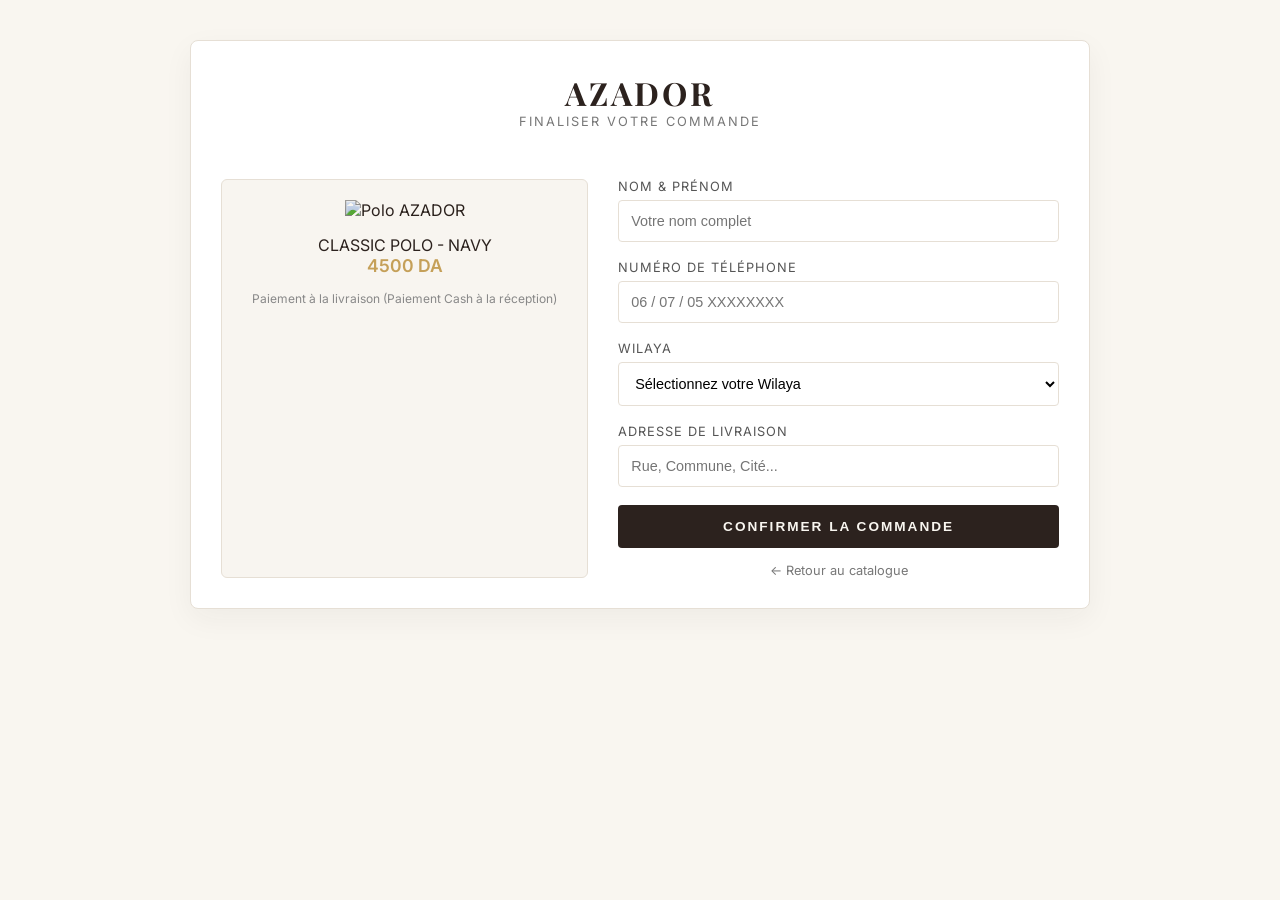
==== checkout.html @ b96d0329 "Add files via upload" ====
<!DOCTYPE html>
<html lang="fr" dir="ltr">
<head>
    <meta charset="UTF-8">
    <meta name="viewport" content="width=device-width, initial-scale=1.0">
    <title>AZADOR | Checkout</title>
    <link href="https://fonts.googleapis.com/css2?family=Inter:wght@300;400;500&family=Playfair+Display:ital,wght@0,500;0,600;0,700;1,400&display=swap" rel="stylesheet">
    
    <style>
        :root {
            --bg-color: #F9F6F0;
            --text-main: #2C221E;
            --accent-gold: #C5A059;
            --card-bg: #FFFFFF;
            --border-color: #E6DFD5;
        }

        * {
            margin: 0;
            padding: 0;
            box-sizing: border-box;
        }

        body {
            background-color: var(--bg-color);
            color: var(--text-main);
            font-family: 'Inter', sans-serif;
            padding: 40px 20px;
        }

        .checkout-container {
            max-width: 900px;
            margin: 0 auto;
            display: grid;
            grid-template-columns: 1fr 1.2fr;
            gap: 30px;
            background: var(--card-bg);
            border: 1px solid var(--border-color);
            border-radius: 8px;
            padding: 30px;
            box-shadow: 0 10px 30px rgba(44, 34, 30, 0.05);
        }

        @media (max-width: 768px) {
            .checkout-container {
                grid-template-columns: 1fr;
            }
        }

        .header-title {
            grid-column: 1 / -1;
            text-align: center;
            margin-bottom: 20px;
        }

        .header-title h1 {
            font-family: 'Playfair Display', serif;
            font-size: 2rem;
            letter-spacing: 3px;
        }

        .summary-box {
            background-color: #F8F5F0;
            padding: 20px;
            border-radius: 6px;
            border: 1px solid var(--border-color);
            text-align: center;
        }

        .summary-box img {
            max-width: 180px;
            height: auto;
            margin-bottom: 15px;
            mix-blend-mode: multiply;
        }

        .product-name {
            font-family: 'Playfair Display', serif;
            font-size: 1.1rem;
            font-weight: 600;
            margin-bottom: 5px;
        }

        .product-price {
            color: var(--accent-gold);
            font-weight: 600;
            font-size: 1.1rem;
        }

        .form-group {
            margin-bottom: 18px;
        }

        .form-group label {
            display: block;
            font-size: 0.8rem;
            text-transform: uppercase;
            letter-spacing: 1px;
            margin-bottom: 6px;
            color: #555;
        }

        .form-group input, .form-group select {
            width: 100%;
            padding: 12px;
            border: 1px solid var(--border-color);
            background-color: #FFF;
            border-radius: 4px;
            font-size: 0.9rem;
            outline: none;
            transition: border-color 0.3s ease;
        }

        .form-group input:focus, .form-group select:focus {
            border-color: var(--accent-gold);
        }

        .btn-confirm {
            width: 100%;
            padding: 14px;
            background-color: var(--text-main);
            color: var(--bg-color);
            border: none;
            text-transform: uppercase;
            font-size: 0.85rem;
            letter-spacing: 2px;
            font-weight: 600;
            border-radius: 4px;
            cursor: pointer;
            transition: background-color 0.3s ease;
        }

        .btn-confirm:hover {
            background-color: var(--accent-gold);
        }

        .back-link {
            display: block;
            text-align: center;
            margin-top: 15px;
            font-size: 0.8rem;
            color: #777;
            text-decoration: none;
        }

        .back-link:hover {
            text-decoration: underline;
        }
    </style>
</head>
<body>

    <div class="checkout-container">
        <div class="header-title">
            <h1>AZADOR</h1>
            <p style="font-size: 0.8rem; letter-spacing: 2px; color: #777;">FINALISER VOTRE COMMANDE</p>
        </div>

        <!-- Summary Product -->
        <div class="summary-box">
            <img id="item-img" src="images/polo.jpg.jpg" alt="Polo AZADOR">
            <div id="item-title" class="product-title">CLASSIC POLO - NAVY</div>
            <div id="item-price" class="product-price">4500 DA</div>
            <p style="font-size: 0.75rem; color: #888; margin-top: 15px;">Paiement à la livraison (Paiement Cash à la réception)</p>
        </div>

        <!-- Form -->
        <div>
            <form id="checkoutForm">
                <div class="form-group">
                    <label>Nom & Prénom</label>
                    <input type="text" placeholder="Votre nom complet" required>
                </div>

                <div class="form-group">
                    <label>Numéro de Téléphone</label>
                    <input type="tel" placeholder="06 / 07 / 05 XXXXXXXX" required>
                </div>

                <div class="form-group">
                    <label>Wilaya</label>
                    <select required>
                        <option value="">Sélectionnez votre Wilaya</option>
                        <option value="16">16 - Alger</option>
                        <option value="31">31 - Oran</option>
                        <option value="25">25 - Constantine</option>
                        <option value="09">09 - Blida</option>
                        <option value="15">15 - Tizi Ouzou</option>
                        <option value="19">19 - Sétif</option>
                        <option value="06">06 - Béjaïa</option>
                        <!-- زيد باقي الولايات هنا -->
                    </select>
                </div>

                <div class="form-group">
                    <label>Adresse de livraison</label>
                    <input type="text" placeholder="Rue, Commune, Cité..." required>
                </div>

                <button type="submit" class="btn-confirm">Confirmer la Commande</button>
            </form>
            <a href="index.html" class="back-link">← Retour au catalogue</a>
        </div>
    </div>

    <script>
        // JS لمعرفة أي منتج تم اختياره من خلال رابط URL
        const urlParams = new URLSearchParams(window.location.search);
        const item = urlParams.get('item');

        const products = {
            'polo1': { title: 'CLASSIC POLO - NAVY', price: '4500 DA', img: 'images/polo.jpg.jpg' },
            'polo2': { title: 'CLASSIC POLO - IVORY', price: '4500 DA', img: 'images/polo1.jpg.jfif' },
            'polo3': { title: 'CLASSIC POLO - ESPRESSO', price: '4500 DA', img: 'images/polo2.jpg.jfif' }
        };

        if (item && products[item]) {
            document.getElementById('item-title').innerText = products[item].title;
            document.getElementById('item-price').innerText = products[item].price;
            document.getElementById('item-img').src = products[item].img;
        }

        document.getElementById('checkoutForm').addEventListener('submit', function(e) {
            e.preventDefault();
            alert('Votre commande a été enregistrée avec succès ! Merci d\'avoir choisi AZADOR.');
            window.location.href = 'index.html';
        });
    </script>
</body>
</html>
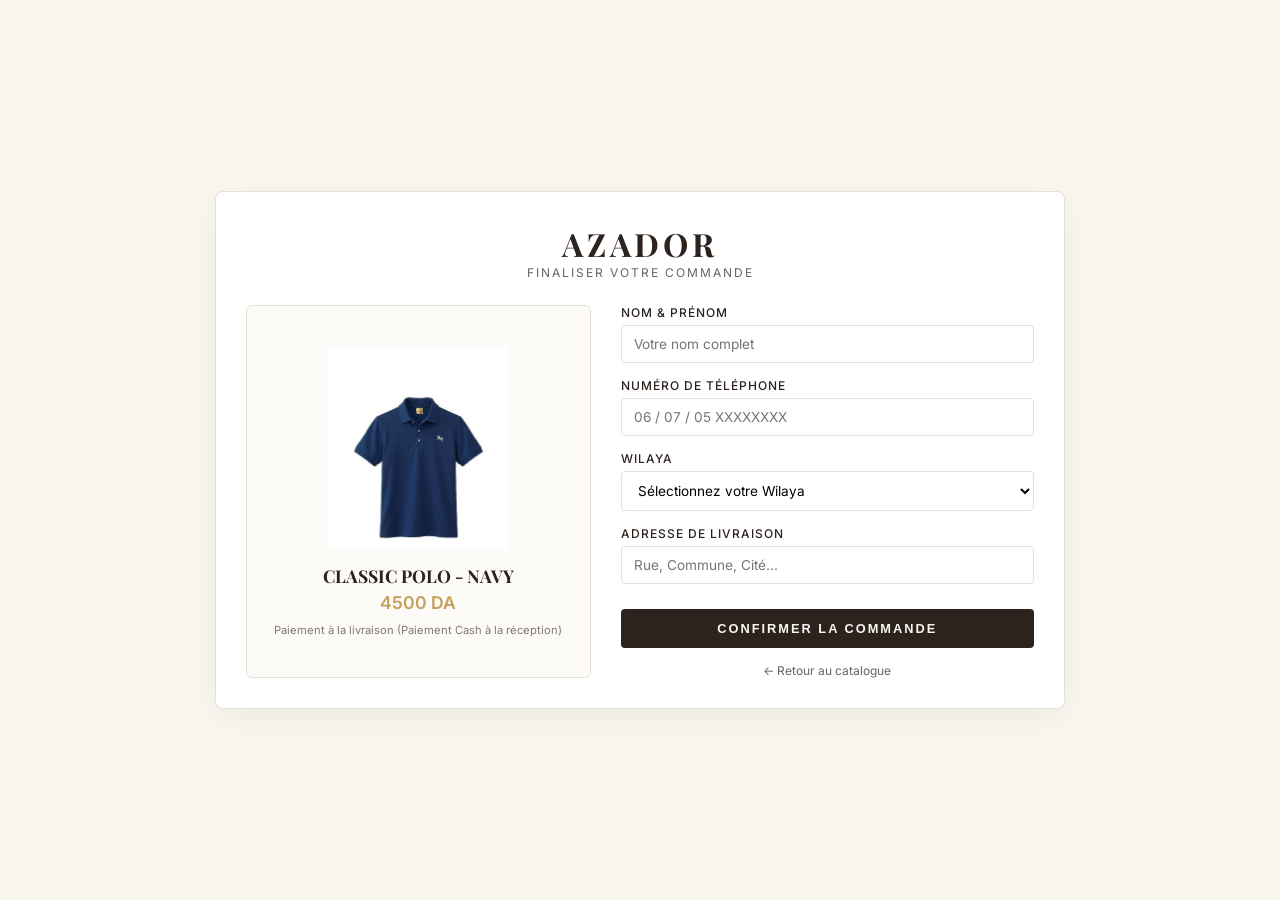
==== commit 7657f675: "Update checkout.html" ====
--- a/checkout.html
+++ b/checkout.html
@@ -25,90 +25,108 @@
             background-color: var(--bg-color);
             color: var(--text-main);
             font-family: 'Inter', sans-serif;
-            padding: 40px 20px;
+            min-height: 100vh;
+            display: flex;
+            align-items: center;
+            justify-content: center;
+            padding: 20px;
         }
 
         .checkout-container {
-            max-width: 900px;
-            margin: 0 auto;
+            background: var(--card-bg);
+            border: 1px solid var(--border-color);
+            border-radius: 8px;
+            max-width: 850px;
+            width: 100%;
+            padding: 30px;
+            box-shadow: 0 10px 30px rgba(0,0,0,0.05);
+        }
+
+        .brand-header {
+            text-align: center;
+            margin-bottom: 25px;
+        }
+
+        .brand-header h1 {
+            font-family: 'Playfair Display', serif;
+            font-size: 2rem;
+            letter-spacing: 4px;
+        }
+
+        .brand-header p {
+            font-size: 0.75rem;
+            letter-spacing: 2px;
+            opacity: 0.7;
+            text-transform: uppercase;
+        }
+
+        .checkout-grid {
             display: grid;
             grid-template-columns: 1fr 1.2fr;
             gap: 30px;
-            background: var(--card-bg);
-            border: 1px solid var(--border-color);
-            border-radius: 8px;
-            padding: 30px;
-            box-shadow: 0 10px 30px rgba(44, 34, 30, 0.05);
         }
 
         @media (max-width: 768px) {
-            .checkout-container {
+            .checkout-grid {
                 grid-template-columns: 1fr;
             }
         }
 
-        .header-title {
-            grid-column: 1 / -1;
-            text-align: center;
-            margin-bottom: 20px;
-        }
-
-        .header-title h1 {
-            font-family: 'Playfair Display', serif;
-            font-size: 2rem;
-            letter-spacing: 3px;
-        }
-
-        .summary-box {
-            background-color: #F8F5F0;
+        .product-summary {
+            background: #FDFBF7;
+            border: 1px solid var(--border-color);
             padding: 20px;
             border-radius: 6px;
-            border: 1px solid var(--border-color);
             text-align: center;
-        }
-
-        .summary-box img {
+            display: flex;
+            flex-direction: column;
+            align-items: center;
+            justify-content: center;
+        }
+
+        .product-summary img {
             max-width: 180px;
             height: auto;
             margin-bottom: 15px;
-            mix-blend-mode: multiply;
-        }
-
-        .product-name {
+            object-fit: contain;
+        }
+
+        .product-summary h3 {
             font-family: 'Playfair Display', serif;
             font-size: 1.1rem;
-            font-weight: 600;
             margin-bottom: 5px;
         }
 
-        .product-price {
+        .product-summary .price {
             color: var(--accent-gold);
             font-weight: 600;
             font-size: 1.1rem;
+            margin-bottom: 10px;
         }
 
         .form-group {
-            margin-bottom: 18px;
+            margin-bottom: 15px;
+            text-align: left;
         }
 
         .form-group label {
             display: block;
-            font-size: 0.8rem;
+            font-size: 0.75rem;
+            letter-spacing: 1px;
             text-transform: uppercase;
-            letter-spacing: 1px;
-            margin-bottom: 6px;
-            color: #555;
+            margin-bottom: 5px;
+            font-weight: 500;
         }
 
         .form-group input, .form-group select {
             width: 100%;
-            padding: 12px;
+            padding: 10px 12px;
             border: 1px solid var(--border-color);
-            background-color: #FFF;
             border-radius: 4px;
-            font-size: 0.9rem;
+            font-family: inherit;
+            font-size: 0.85rem;
+            background: transparent;
             outline: none;
-            transition: border-color 0.3s ease;
         }
 
         .form-group input:focus, .form-group select:focus {
@@ -117,114 +135,123 @@
 
         .btn-confirm {
             width: 100%;
-            padding: 14px;
-            background-color: var(--text-main);
+            padding: 12px;
+            background: var(--text-main);
             color: var(--bg-color);
             border: none;
+            border-radius: 4px;
+            font-size: 0.8rem;
+            letter-spacing: 2px;
             text-transform: uppercase;
-            font-size: 0.85rem;
-            letter-spacing: 2px;
+            cursor: pointer;
             font-weight: 600;
-            border-radius: 4px;
-            cursor: pointer;
-            transition: background-color 0.3s ease;
+            transition: opacity 0.3s ease;
+            margin-top: 10px;
         }
 
         .btn-confirm:hover {
-            background-color: var(--accent-gold);
+            opacity: 0.9;
         }
 
         .back-link {
             display: block;
             text-align: center;
             margin-top: 15px;
-            font-size: 0.8rem;
-            color: #777;
+            font-size: 0.75rem;
+            color: var(--text-main);
             text-decoration: none;
+            opacity: 0.7;
         }
 
         .back-link:hover {
-            text-decoration: underline;
+            opacity: 1;
         }
     </style>
 </head>
 <body>
 
     <div class="checkout-container">
-        <div class="header-title">
+        <div class="brand-header">
             <h1>AZADOR</h1>
-            <p style="font-size: 0.8rem; letter-spacing: 2px; color: #777;">FINALISER VOTRE COMMANDE</p>
+            <p>Finaliser votre commande</p>
         </div>
 
-        <!-- Summary Product -->
-        <div class="summary-box">
-            <img id="item-img" src="images/polo.jpg.jpg" alt="Polo AZADOR">
-            <div id="item-title" class="product-title">CLASSIC POLO - NAVY</div>
-            <div id="item-price" class="product-price">4500 DA</div>
-            <p style="font-size: 0.75rem; color: #888; margin-top: 15px;">Paiement à la livraison (Paiement Cash à la réception)</p>
-        </div>
-
-        <!-- Form -->
-        <div>
-            <form id="checkoutForm">
-                <div class="form-group">
-                    <label>Nom & Prénom</label>
-                    <input type="text" placeholder="Votre nom complet" required>
-                </div>
-
-                <div class="form-group">
-                    <label>Numéro de Téléphone</label>
-                    <input type="tel" placeholder="06 / 07 / 05 XXXXXXXX" required>
-                </div>
-
-                <div class="form-group">
-                    <label>Wilaya</label>
-                    <select required>
+        <div class="checkout-grid">
+            <div class="product-summary">
+                <img id="itemImage" src="images/polo.jpg.jpg" alt="Polo AZADOR">
+                <h3 id="itemName">CLASSIC POLO - NAVY</h3>
+                <div class="price" id="itemPrice">4500 DA</div>
+                <p style="font-size: 0.7rem; opacity: 0.6;">Paiement à la livraison (Paiement Cash à la réception)</p>
+            </div>
+
+            <form id="orderForm">
+                <div class="form-group">
+                    <label for="fullName">Nom & Prénom</label>
+                    <input type="text" id="fullName" required placeholder="Votre nom complet">
+                </div>
+
+                <div class="form-group">
+                    <label for="phone">Numéro de téléphone</label>
+                    <input type="tel" id="phone" required placeholder="06 / 07 / 05 XXXXXXXX">
+                </div>
+
+                <div class="form-group">
+                    <label for="wilaya">Wilaya</label>
+                    <select id="wilaya" required>
                         <option value="">Sélectionnez votre Wilaya</option>
                         <option value="16">16 - Alger</option>
                         <option value="31">31 - Oran</option>
                         <option value="25">25 - Constantine</option>
-                        <option value="09">09 - Blida</option>
+                        <option value="06">06 - Béjaïa</option>
                         <option value="15">15 - Tizi Ouzou</option>
                         <option value="19">19 - Sétif</option>
-                        <option value="06">06 - Béjaïa</option>
-                        <!-- زيد باقي الولايات هنا -->
                     </select>
                 </div>
 
                 <div class="form-group">
-                    <label>Adresse de livraison</label>
-                    <input type="text" placeholder="Rue, Commune, Cité..." required>
-                </div>
-
-                <button type="submit" class="btn-confirm">Confirmer la Commande</button>
+                    <label for="address">Adresse de livraison</label>
+                    <input type="text" id="address" required placeholder="Rue, Commune, Cité...">
+                </div>
+
+                <button type="submit" class="btn-confirm">Confirmer la commande</button>
+                <a href="index.html" class="back-link">← Retour au catalogue</a>
             </form>
-            <a href="index.html" class="back-link">← Retour au catalogue</a>
         </div>
     </div>
 
     <script>
-        // JS لمعرفة أي منتج تم اختياره من خلال رابط URL
+        const products = {
+            polo1: {
+                name: "CLASSIC POLO - NAVY",
+                price: "4500 DA",
+                image: "images/polo.jpg.jpg"
+            },
+            polo2: {
+                name: "CLASSIC POLO - IVORY",
+                price: "4500 DA",
+                image: "images/polo1.jpg.jfif"
+            },
+            polo3: {
+                name: "CLASSIC POLO - ESPRESSO",
+                price: "4500 DA",
+                image: "images/polo2.jpg.jfif"
+            }
+        };
+
         const urlParams = new URLSearchParams(window.location.search);
-        const item = urlParams.get('item');
-
-        const products = {
-            'polo1': { title: 'CLASSIC POLO - NAVY', price: '4500 DA', img: 'images/polo.jpg.jpg' },
-            'polo2': { title: 'CLASSIC POLO - IVORY', price: '4500 DA', img: 'images/polo1.jpg.jfif' },
-            'polo3': { title: 'CLASSIC POLO - ESPRESSO', price: '4500 DA', img: 'images/polo2.jpg.jfif' }
-        };
-
-        if (item && products[item]) {
-            document.getElementById('item-title').innerText = products[item].title;
-            document.getElementById('item-price').innerText = products[item].price;
-            document.getElementById('item-img').src = products[item].img;
-        }
-
-        document.getElementById('checkoutForm').addEventListener('submit', function(e) {
+        const selectedItem = urlParams.get('item') || 'polo1';
+        const imgElement = document.getElementById('itemImage');
+
+        if (products[selectedItem]) {
+            document.getElementById('itemName').textContent = products[selectedItem].name;
+            document.getElementById('itemPrice').textContent = products[selectedItem].price;
+            imgElement.src = products[selectedItem].image;
+        }
+
+        document.getElementById('orderForm').addEventListener('submit', function(e) {
             e.preventDefault();
-            alert('Votre commande a été enregistrée avec succès ! Merci d\'avoir choisi AZADOR.');
-            window.location.href = 'index.html';
+            alert('Merci ! Votre commande a été enregistrée avec succès.');
         });
     </script>
 </body>
-</html>+</html>
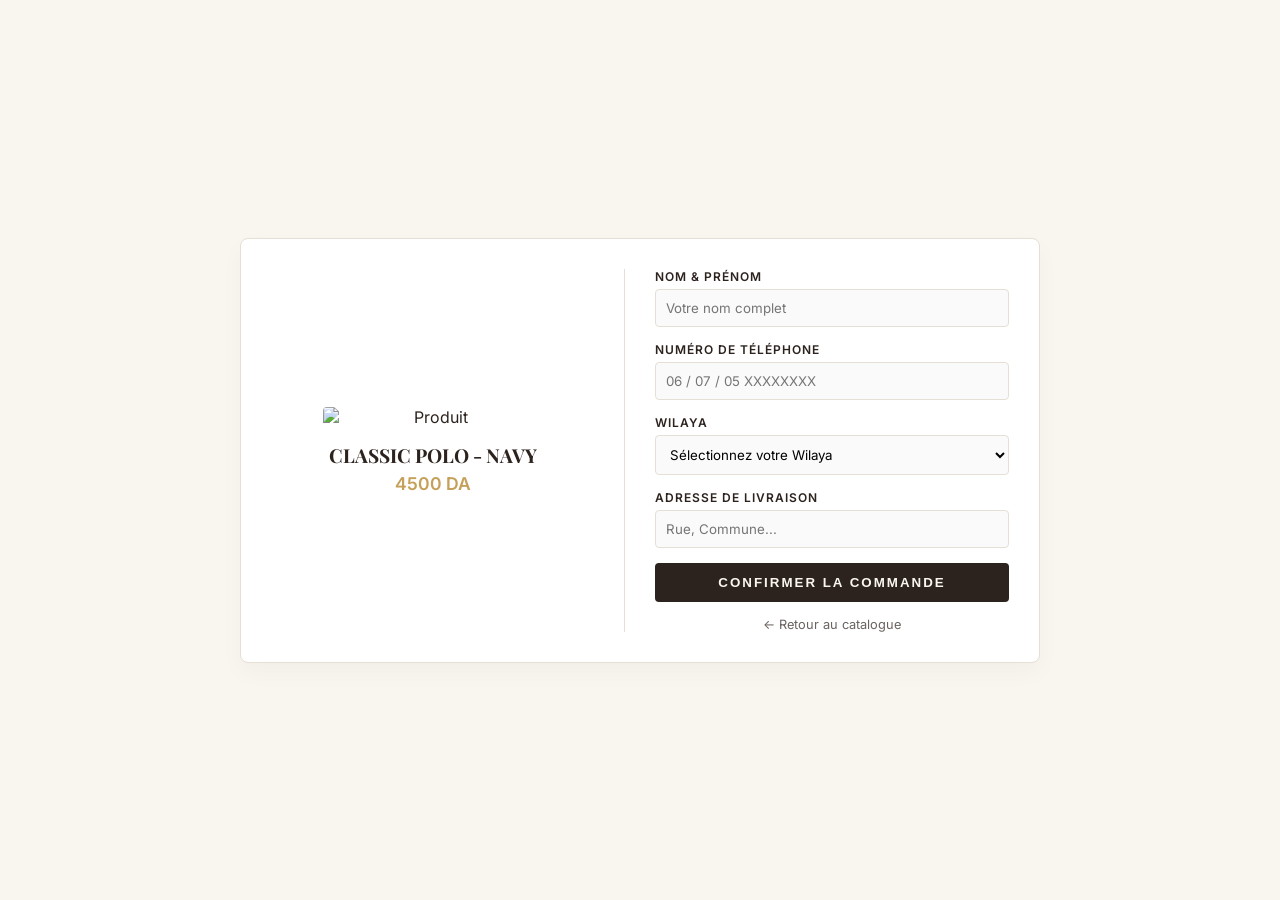
==== commit 3a89e1bb: "Update checkout.html" ====
--- a/checkout.html
+++ b/checkout.html
@@ -5,7 +5,6 @@
     <meta name="viewport" content="width=device-width, initial-scale=1.0">
     <title>AZADOR | Checkout</title>
     <link href="https://fonts.googleapis.com/css2?family=Inter:wght@300;400;500&family=Playfair+Display:ital,wght@0,500;0,600;0,700;1,400&display=swap" rel="stylesheet">
-    
     <style>
         :root {
             --bg-color: #F9F6F0;
@@ -15,85 +14,61 @@
             --border-color: #E6DFD5;
         }
 
-        * {
-            margin: 0;
-            padding: 0;
-            box-sizing: border-box;
-        }
+        * { margin: 0; padding: 0; box-sizing: border-box; }
 
         body {
             background-color: var(--bg-color);
             color: var(--text-main);
             font-family: 'Inter', sans-serif;
+            display: flex;
+            justify-content: center;
+            align-items: center;
             min-height: 100vh;
-            display: flex;
-            align-items: center;
-            justify-content: center;
             padding: 20px;
         }
 
-        .checkout-container {
+        .checkout-card {
             background: var(--card-bg);
             border: 1px solid var(--border-color);
             border-radius: 8px;
-            max-width: 850px;
+            max-width: 800px;
             width: 100%;
             padding: 30px;
-            box-shadow: 0 10px 30px rgba(0,0,0,0.05);
-        }
-
-        .brand-header {
+            display: grid;
+            grid-template-columns: 1fr 1fr;
+            gap: 30px;
+            box-shadow: 0 10px 25px rgba(0,0,0,0.03);
+        }
+
+        @media (max-width: 650px) {
+            .checkout-card { grid-template-columns: 1fr; }
+        }
+
+        .product-summary {
             text-align: center;
-            margin-bottom: 25px;
-        }
-
-        .brand-header h1 {
-            font-family: 'Playfair Display', serif;
-            font-size: 2rem;
-            letter-spacing: 4px;
-        }
-
-        .brand-header p {
-            font-size: 0.75rem;
-            letter-spacing: 2px;
-            opacity: 0.7;
-            text-transform: uppercase;
-        }
-
-        .checkout-grid {
-            display: grid;
-            grid-template-columns: 1fr 1.2fr;
-            gap: 30px;
-        }
-
-        @media (max-width: 768px) {
-            .checkout-grid {
-                grid-template-columns: 1fr;
-            }
-        }
-
-        .product-summary {
-            background: #FDFBF7;
-            border: 1px solid var(--border-color);
-            padding: 20px;
-            border-radius: 6px;
-            text-align: center;
+            border-right: 1px solid var(--border-color);
+            padding-right: 30px;
             display: flex;
             flex-direction: column;
+            justify-content: center;
             align-items: center;
-            justify-content: center;
+        }
+
+        @media (max-width: 650px) {
+            .product-summary { border-right: none; border-bottom: 1px solid var(--border-color); padding-right: 0; padding-bottom: 20px; }
         }
 
         .product-summary img {
-            max-width: 180px;
+            width: 100%;
+            max-width: 220px;
             height: auto;
+            border-radius: 4px;
             margin-bottom: 15px;
-            object-fit: contain;
-        }
-
-        .product-summary h3 {
+        }
+
+        .product-summary h2 {
             font-family: 'Playfair Display', serif;
-            font-size: 1.1rem;
+            font-size: 1.2rem;
             margin-bottom: 5px;
         }
 
@@ -101,100 +76,74 @@
             color: var(--accent-gold);
             font-weight: 600;
             font-size: 1.1rem;
-            margin-bottom: 10px;
-        }
-
-        .form-group {
-            margin-bottom: 15px;
-            text-align: left;
-        }
-
-        .form-group label {
+        }
+
+        .form-group { margin-bottom: 15px; }
+
+        label {
             display: block;
             font-size: 0.75rem;
             letter-spacing: 1px;
             text-transform: uppercase;
             margin-bottom: 5px;
-            font-weight: 500;
-        }
-
-        .form-group input, .form-group select {
-            width: 100%;
-            padding: 10px 12px;
+            font-weight: 600;
+        }
+
+        input, select, textarea {
+            width: 100%;
+            padding: 10px;
             border: 1px solid var(--border-color);
             border-radius: 4px;
+            background: #FAFAFA;
             font-family: inherit;
-            font-size: 0.85rem;
-            background: transparent;
-            outline: none;
-        }
-
-        .form-group input:focus, .form-group select:focus {
-            border-color: var(--accent-gold);
-        }
-
-        .btn-confirm {
+        }
+
+        .btn-submit {
             width: 100%;
             padding: 12px;
             background: var(--text-main);
             color: var(--bg-color);
             border: none;
             border-radius: 4px;
-            font-size: 0.8rem;
+            font-weight: 600;
             letter-spacing: 2px;
             text-transform: uppercase;
             cursor: pointer;
-            font-weight: 600;
-            transition: opacity 0.3s ease;
-            margin-top: 10px;
-        }
-
-        .btn-confirm:hover {
-            opacity: 0.9;
-        }
+            transition: background 0.3s ease;
+        }
+
+        .btn-submit:hover { background: var(--accent-gold); }
 
         .back-link {
             display: block;
             text-align: center;
             margin-top: 15px;
-            font-size: 0.75rem;
             color: var(--text-main);
             text-decoration: none;
+            font-size: 0.8rem;
             opacity: 0.7;
-        }
-
-        .back-link:hover {
-            opacity: 1;
         }
     </style>
 </head>
 <body>
 
-    <div class="checkout-container">
-        <div class="brand-header">
-            <h1>AZADOR</h1>
-            <p>Finaliser votre commande</p>
+    <div class="checkout-card">
+        <div class="product-summary">
+            <img id="product-img" src="images/polo.jpg" alt="Produit">
+            <h2 id="product-title">CLASSIC POLO - NAVY</h2>
+            <div id="product-price" class="price">4500 DA</div>
         </div>
 
-        <div class="checkout-grid">
-            <div class="product-summary">
-                <img id="itemImage" src="images/polo.jpg.jpg" alt="Polo AZADOR">
-                <h3 id="itemName">CLASSIC POLO - NAVY</h3>
-                <div class="price" id="itemPrice">4500 DA</div>
-                <p style="font-size: 0.7rem; opacity: 0.6;">Paiement à la livraison (Paiement Cash à la réception)</p>
-            </div>
-
-            <form id="orderForm">
-                <div class="form-group">
-                    <label for="fullName">Nom & Prénom</label>
-                    <input type="text" id="fullName" required placeholder="Votre nom complet">
-                </div>
-
-                <div class="form-group">
-                    <label for="phone">Numéro de téléphone</label>
+        <div class="order-form">
+            <form id="checkout-form">
+                <div class="form-group">
+                    <label for="name">Nom & Prénom</label>
+                    <input type="text" id="name" required placeholder="Votre nom complet">
+                </div>
+                <div class="form-group">
+                    <label for="phone">Numéro de Téléphone</label>
                     <input type="tel" id="phone" required placeholder="06 / 07 / 05 XXXXXXXX">
                 </div>
-
                 <div class="form-group">
                     <label for="wilaya">Wilaya</label>
                     <select id="wilaya" required>
@@ -202,56 +151,61 @@
                         <option value="16">16 - Alger</option>
                         <option value="31">31 - Oran</option>
                         <option value="25">25 - Constantine</option>
-                        <option value="06">06 - Béjaïa</option>
-                        <option value="15">15 - Tizi Ouzou</option>
-                        <option value="19">19 - Sétif</option>
+                        <!-- اضف باقي الولايات هنا -->
                     </select>
                 </div>
-
                 <div class="form-group">
                     <label for="address">Adresse de livraison</label>
-                    <input type="text" id="address" required placeholder="Rue, Commune, Cité...">
-                </div>
-
-                <button type="submit" class="btn-confirm">Confirmer la commande</button>
-                <a href="index.html" class="back-link">← Retour au catalogue</a>
+                    <input type="text" id="address" required placeholder="Rue, Commune...">
+                </div>
+                <button type="submit" class="btn-submit">Confirmer la commande</button>
             </form>
+            <a href="index.html" class="back-link">← Retour au catalogue</a>
         </div>
     </div>
 
     <script>
         const products = {
-            polo1: {
-                name: "CLASSIC POLO - NAVY",
-                price: "4500 DA",
-                image: "images/polo.jpg.jpg"
-            },
-            polo2: {
-                name: "CLASSIC POLO - IVORY",
-                price: "4500 DA",
-                image: "images/polo1.jpg.jfif"
-            },
-            polo3: {
-                name: "CLASSIC POLO - ESPRESSO",
-                price: "4500 DA",
-                image: "images/polo2.jpg.jfif"
+            'polo_navy': {
+                title: 'CLASSIC POLO - NAVY',
+                price: '4500 DA',
+                img: 'images/polo.jpg'
+            },
+            'polo_ivory': {
+                title: 'CLASSIC POLO - IVORY',
+                price: '4500 DA',
+                img: 'images/polo1.jpg'
+            },
+            'polo_espresso': {
+                title: 'CLASSIC POLO - ESPRESSO',
+                price: '4500 DA',
+                img: 'images/polo2.jpg'
+            },
+            'hoodie_black': {
+                title: 'ESSENTIAL HOODIE - BLACK',
+                price: '6500 DA',
+                img: 'images/hoodie-black.jpg'
+            },
+            'zip_navy': {
+                title: 'ZIP HOODIE - NAVY',
+                price: '7000 DA',
+                img: 'images/zip-navy.jpg'
+            },
+            'zip_black': {
+                title: 'ZIP HOODIE - BLACK',
+                price: '7000 DA',
+                img: 'images/zip-black.jpg'
             }
         };
 
         const urlParams = new URLSearchParams(window.location.search);
-        const selectedItem = urlParams.get('item') || 'polo1';
-        const imgElement = document.getElementById('itemImage');
-
-        if (products[selectedItem]) {
-            document.getElementById('itemName').textContent = products[selectedItem].name;
-            document.getElementById('itemPrice').textContent = products[selectedItem].price;
-            imgElement.src = products[selectedItem].image;
-        }
-
-        document.getElementById('orderForm').addEventListener('submit', function(e) {
-            e.preventDefault();
-            alert('Merci ! Votre commande a été enregistrée avec succès.');
-        });
+        const itemKey = urlParams.get('item');
+
+        if (itemKey && products[itemKey]) {
+            document.getElementById('product-title').innerText = products[itemKey].title;
+            document.getElementById('product-price').innerText = products[itemKey].price;
+            document.getElementById('product-img').src = products[itemKey].img;
+        }
     </script>
 </body>
 </html>
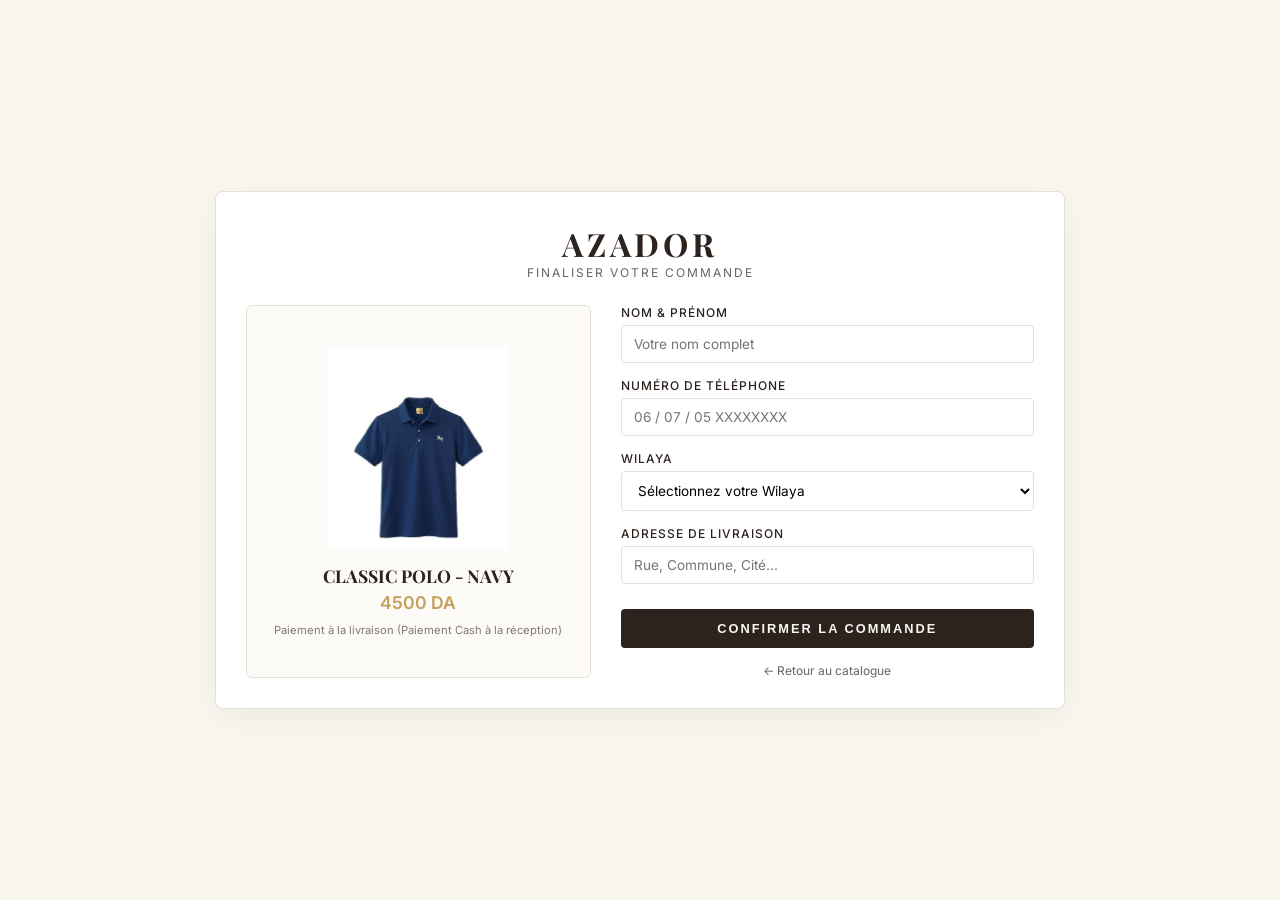
==== commit 9941e851: "Refactor checkout page layout and styles" ====
--- a/checkout.html
+++ b/checkout.html
@@ -5,6 +5,7 @@
     <meta name="viewport" content="width=device-width, initial-scale=1.0">
     <title>AZADOR | Checkout</title>
     <link href="https://fonts.googleapis.com/css2?family=Inter:wght@300;400;500&family=Playfair+Display:ital,wght@0,500;0,600;0,700;1,400&display=swap" rel="stylesheet">
+    
     <style>
         :root {
             --bg-color: #F9F6F0;
@@ -14,61 +15,85 @@
             --border-color: #E6DFD5;
         }
 
-        * { margin: 0; padding: 0; box-sizing: border-box; }
+        * {
+            margin: 0;
+            padding: 0;
+            box-sizing: border-box;
+        }
 
         body {
             background-color: var(--bg-color);
             color: var(--text-main);
             font-family: 'Inter', sans-serif;
+            min-height: 100vh;
             display: flex;
+            align-items: center;
             justify-content: center;
-            align-items: center;
-            min-height: 100vh;
             padding: 20px;
         }
 
-        .checkout-card {
+        .checkout-container {
             background: var(--card-bg);
             border: 1px solid var(--border-color);
             border-radius: 8px;
-            max-width: 800px;
+            max-width: 850px;
             width: 100%;
             padding: 30px;
+            box-shadow: 0 10px 30px rgba(0,0,0,0.05);
+        }
+
+        .brand-header {
+            text-align: center;
+            margin-bottom: 25px;
+        }
+
+        .brand-header h1 {
+            font-family: 'Playfair Display', serif;
+            font-size: 2rem;
+            letter-spacing: 4px;
+        }
+
+        .brand-header p {
+            font-size: 0.75rem;
+            letter-spacing: 2px;
+            opacity: 0.7;
+            text-transform: uppercase;
+        }
+
+        .checkout-grid {
             display: grid;
-            grid-template-columns: 1fr 1fr;
+            grid-template-columns: 1fr 1.2fr;
             gap: 30px;
-            box-shadow: 0 10px 25px rgba(0,0,0,0.03);
-        }
-
-        @media (max-width: 650px) {
-            .checkout-card { grid-template-columns: 1fr; }
+        }
+
+        @media (max-width: 768px) {
+            .checkout-grid {
+                grid-template-columns: 1fr;
+            }
         }
 
         .product-summary {
+            background: #FDFBF7;
+            border: 1px solid var(--border-color);
+            padding: 20px;
+            border-radius: 6px;
             text-align: center;
-            border-right: 1px solid var(--border-color);
-            padding-right: 30px;
             display: flex;
             flex-direction: column;
+            align-items: center;
             justify-content: center;
-            align-items: center;
-        }
-
-        @media (max-width: 650px) {
-            .product-summary { border-right: none; border-bottom: 1px solid var(--border-color); padding-right: 0; padding-bottom: 20px; }
         }
 
         .product-summary img {
-            width: 100%;
-            max-width: 220px;
+            max-width: 180px;
             height: auto;
-            border-radius: 4px;
             margin-bottom: 15px;
-        }
-
-        .product-summary h2 {
+            object-fit: contain;
+        }
+
+        .product-summary h3 {
             font-family: 'Playfair Display', serif;
-            font-size: 1.2rem;
+            font-size: 1.1rem;
             margin-bottom: 5px;
         }
 
@@ -76,74 +101,100 @@
             color: var(--accent-gold);
             font-weight: 600;
             font-size: 1.1rem;
-        }
-
-        .form-group { margin-bottom: 15px; }
-
-        label {
+            margin-bottom: 10px;
+        }
+
+        .form-group {
+            margin-bottom: 15px;
+            text-align: left;
+        }
+
+        .form-group label {
             display: block;
             font-size: 0.75rem;
             letter-spacing: 1px;
             text-transform: uppercase;
             margin-bottom: 5px;
-            font-weight: 600;
-        }
-
-        input, select, textarea {
+            font-weight: 500;
+        }
+
+        .form-group input, .form-group select {
             width: 100%;
-            padding: 10px;
+            padding: 10px 12px;
             border: 1px solid var(--border-color);
             border-radius: 4px;
-            background: #FAFAFA;
             font-family: inherit;
-        }
-
-        .btn-submit {
+            font-size: 0.85rem;
+            background: transparent;
+            outline: none;
+        }
+
+        .form-group input:focus, .form-group select:focus {
+            border-color: var(--accent-gold);
+        }
+
+        .btn-confirm {
             width: 100%;
             padding: 12px;
             background: var(--text-main);
             color: var(--bg-color);
             border: none;
             border-radius: 4px;
-            font-weight: 600;
+            font-size: 0.8rem;
             letter-spacing: 2px;
             text-transform: uppercase;
             cursor: pointer;
-            transition: background 0.3s ease;
-        }
-
-        .btn-submit:hover { background: var(--accent-gold); }
+            font-weight: 600;
+            transition: opacity 0.3s ease;
+            margin-top: 10px;
+        }
+
+        .btn-confirm:hover {
+            opacity: 0.9;
+        }
 
         .back-link {
             display: block;
             text-align: center;
             margin-top: 15px;
+            font-size: 0.75rem;
             color: var(--text-main);
             text-decoration: none;
-            font-size: 0.8rem;
             opacity: 0.7;
+        }
+
+        .back-link:hover {
+            opacity: 1;
         }
     </style>
 </head>
 <body>
 
-    <div class="checkout-card">
-        <div class="product-summary">
-            <img id="product-img" src="images/polo.jpg" alt="Produit">
-            <h2 id="product-title">CLASSIC POLO - NAVY</h2>
-            <div id="product-price" class="price">4500 DA</div>
+    <div class="checkout-container">
+        <div class="brand-header">
+            <h1>AZADOR</h1>
+            <p>Finaliser votre commande</p>
         </div>
 
-        <div class="order-form">
-            <form id="checkout-form">
-                <div class="form-group">
-                    <label for="name">Nom & Prénom</label>
-                    <input type="text" id="name" required placeholder="Votre nom complet">
-                </div>
-                <div class="form-group">
-                    <label for="phone">Numéro de Téléphone</label>
+        <div class="checkout-grid">
+            <div class="product-summary">
+                <img id="itemImage" src="polo.jpg.jpg" alt="Polo AZADOR">
+                <h3 id="itemName">CLASSIC POLO - NAVY</h3>
+                <div class="price" id="itemPrice">4500 DA</div>
+                <p style="font-size: 0.7rem; opacity: 0.6;">Paiement à la livraison (Paiement Cash à la réception)</p>
+            </div>
+
+            <form id="orderForm">
+                <div class="form-group">
+                    <label for="fullName">Nom & Prénom</label>
+                    <input type="text" id="fullName" required placeholder="Votre nom complet">
+                </div>
+
+                <div class="form-group">
+                    <label for="phone">Numéro de téléphone</label>
                     <input type="tel" id="phone" required placeholder="06 / 07 / 05 XXXXXXXX">
                 </div>
+
                 <div class="form-group">
                     <label for="wilaya">Wilaya</label>
                     <select id="wilaya" required>
@@ -151,61 +202,64 @@
                         <option value="16">16 - Alger</option>
                         <option value="31">31 - Oran</option>
                         <option value="25">25 - Constantine</option>
-                        <!-- اضف باقي الولايات هنا -->
+                        <option value="06">06 - Béjaïa</option>
+                        <option value="15">15 - Tizi Ouzou</option>
+                        <option value="19">19 - Sétif</option>
                     </select>
                 </div>
+
                 <div class="form-group">
                     <label for="address">Adresse de livraison</label>
-                    <input type="text" id="address" required placeholder="Rue, Commune...">
-                </div>
-                <button type="submit" class="btn-submit">Confirmer la commande</button>
+                    <input type="text" id="address" required placeholder="Rue, Commune, Cité...">
+                </div>
+
+                <button type="submit" class="btn-confirm">Confirmer la commande</button>
+                <a href="index.html" class="back-link">← Retour au catalogue</a>
             </form>
-            <a href="index.html" class="back-link">← Retour au catalogue</a>
         </div>
     </div>
 
     <script>
         const products = {
-            'polo_navy': {
-                title: 'CLASSIC POLO - NAVY',
-                price: '4500 DA',
-                img: 'images/polo.jpg'
+            polo1: {
+                name: "CLASSIC POLO - NAVY",
+                price: "4500 DA",
+                image: "polo.jpg.jpg"
             },
-            'polo_ivory': {
-                title: 'CLASSIC POLO - IVORY',
-                price: '4500 DA',
-                img: 'images/polo1.jpg'
+            polo2: {
+                name: "CLASSIC POLO - IVORY",
+                price: "4500 DA",
+                image: "polo1.jpg.jfif"
             },
-            'polo_espresso': {
-                title: 'CLASSIC POLO - ESPRESSO',
-                price: '4500 DA',
-                img: 'images/polo2.jpg'
-            },
-            'hoodie_black': {
-                title: 'ESSENTIAL HOODIE - BLACK',
-                price: '6500 DA',
-                img: 'images/hoodie-black.jpg'
-            },
-            'zip_navy': {
-                title: 'ZIP HOODIE - NAVY',
-                price: '7000 DA',
-                img: 'images/zip-navy.jpg'
-            },
-            'zip_black': {
-                title: 'ZIP HOODIE - BLACK',
-                price: '7000 DA',
-                img: 'images/zip-black.jpg'
+            polo3: {
+                name: "CLASSIC POLO - ESPRESSO",
+                price: "4500 DA",
+                image: "polo2.jpg.jfif"
             }
         };
 
         const urlParams = new URLSearchParams(window.location.search);
-        const itemKey = urlParams.get('item');
-
-        if (itemKey && products[itemKey]) {
-            document.getElementById('product-title').innerText = products[itemKey].title;
-            document.getElementById('product-price').innerText = products[itemKey].price;
-            document.getElementById('product-img').src = products[itemKey].img;
-        }
+        const selectedItem = urlParams.get('item') || 'polo1';
+        const imgElement = document.getElementById('itemImage');
+
+        if (products[selectedItem]) {
+            document.getElementById('itemName').textContent = products[selectedItem].name;
+            document.getElementById('itemPrice').textContent = products[selectedItem].price;
+            
+            imgElement.src = products[selectedItem].image;
+
+            // حيلة تجريب مسار مجلد images في حال تغيير موقعه مستقبلاً
+            imgElement.onerror = function() {
+                if (!this.src.includes('images/')) {
+                    this.src = 'images/' + products[selectedItem].image;
+                }
+            };
+        }
+
+        document.getElementById('orderForm').addEventListener('submit', function(e) {
+            e.preventDefault();
+            alert('Merci ! Votre commande a été enregistrée avec succès.');
+        });
     </script>
 </body>
 </html>
